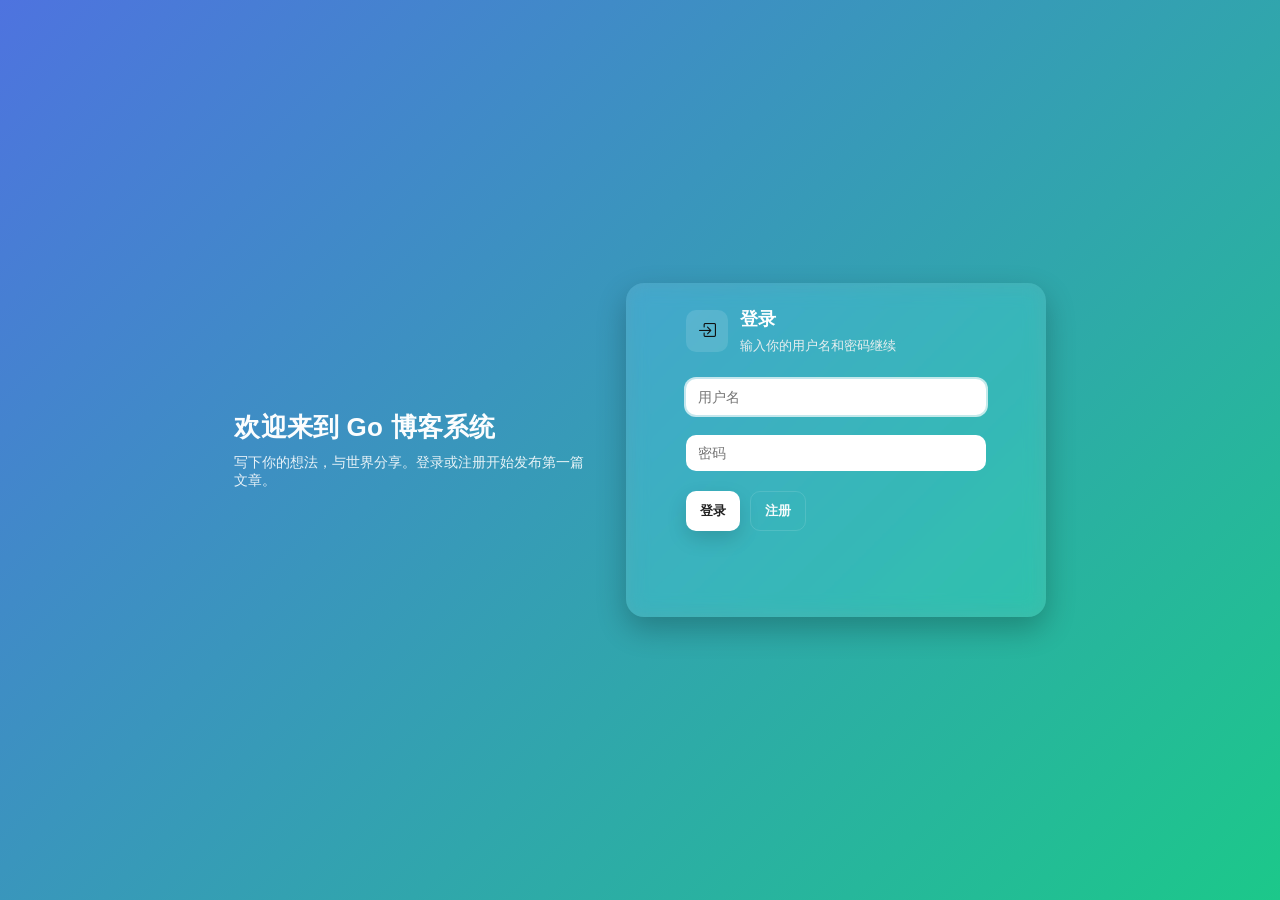
==== project/static/auth.html @ 19d3d8e2 "123" ====
<!DOCTYPE html>
<html lang="zh">

<head>
    <meta charset="utf-8" />
    <meta name="viewport" content="width=device-width,initial-scale=1" />
    <title>登录 / 注册 — Go 博客系统</title>
    <link href="https://cdn.jsdelivr.net/npm/bootstrap-icons@1.11.1/font/bootstrap-icons.css" rel="stylesheet">
    <style>
        :root {
            --bg-from-login: #4e73df;
            --bg-to-login: #1cc88a;
            --bg-from-register: #ff7eb3;
            --bg-to-register: #6a11cb;
            --card-width: 420px;
            --card-radius: 18px;
            --transition-speed: 420ms;
            --content-max-width: 340px;
        }

        * {
            box-sizing: border-box;
        }

        html,
        body {
            height: 100%;
            margin: 0;
            font-family: -apple-system, BlinkMacSystemFont, "Segoe UI", Roboto, "Helvetica Neue", Arial;
            -webkit-font-smoothing: antialiased;
            -moz-osx-font-smoothing: grayscale;
            display: flex;
            align-items: center;
            justify-content: center;
            background: transparent;
        }

        /* 全屏渐变背景 */
        body::before {
            content: "";
            position: fixed;
            inset: 0;
            z-index: -1;
            background: linear-gradient(135deg, var(--bg-from-login), var(--bg-to-login));
            transition: background var(--transition-speed) ease;
            will-change: background;
        }

        /* 核心修改：使用宽松的停止点，既保证粉色面积，又保持柔和过渡 */
        body.register-mode::before {
            background: linear-gradient(135deg, var(--bg-from-register) 25%, var(--bg-to-register) 75%);
        }

        .wrap {
            width: min(980px, 96%);
            display: flex;
            gap: 2.2rem;
            align-items: center;
            justify-content: center;
            position: relative;
            padding: 1.6rem;
        }

        .hero {
            flex: 1;
            min-width: 220px;
            color: rgba(255, 255, 255, 0.98);
            display: flex;
            flex-direction: column;
            gap: 0.6rem;
            align-items: flex-start;
            justify-content: center;
            user-select: none;
        }

        .hero h1 {
            margin: 0;
            font-size: clamp(18px, 3.2vw, 26px);
            font-weight: 700;
            letter-spacing: 0.2px;
            white-space: nowrap;
            overflow: hidden;
            text-overflow: ellipsis;
        }

        .hero p {
            margin: 0;
            opacity: 0.9;
            font-size: 14px;
        }

        .card-wrap {
            width: var(--card-width);
            box-sizing: border-box;
        }

        .card {
            width: 100%;
            border-radius: var(--card-radius);
            padding: 24px 0;
            background: rgba(255, 255, 255, 0.12);
            backdrop-filter: blur(10px) saturate(120%);
            box-shadow: 0 12px 30px rgba(0, 0, 0, 0.24);
            color: #fff;
            overflow: hidden;
        }

        .forms {
            display: flex;
            width: 200%;
            margin: 0;
            padding: 0;
            gap: 0;
            transition: transform var(--transition-speed) cubic-bezier(.2, .9, .3, 1);
            will-change: transform;
        }

        .panel {
            flex: 0 0 50%;
            min-width: 0;
            padding: 0;
            box-sizing: border-box;
            min-height: 220px;
            display: flex;
            justify-content: center;
            align-items: flex-start;
        }

        .panel-inner {
            width: 100%;
            max-width: var(--content-max-width);
            padding: 0 20px;
            display: flex;
            flex-direction: column;
            justify-content: flex-start;
            box-sizing: border-box;
        }

        .logo {
            display: flex;
            gap: 12px;
            align-items: center;
            margin-bottom: 16px;
        }

        .logo .icon {
            width: 42px;
            height: 42px;
            border-radius: 10px;
            background: rgba(255, 255, 255, 0.12);
            display: flex;
            align-items: center;
            justify-content: center;
            font-weight: 700;
        }

        .title {
            font-size: 18px;
            font-weight: 700;
            margin-bottom: 6px;
            color: #fff;
        }

        .subtitle {
            margin: 0;
            opacity: 0.95;
            font-size: 13px;
            color: #f2f2f2;
        }

        .input {
            width: 100%;
            padding: 10px 12px;
            border-radius: 10px;
            border: none;
            font-size: 14px;
            margin: 8px 0 12px 0;
            background: #fff;
            color: #222;
            min-width: 0;
            box-sizing: border-box;
            transition: box-shadow 150ms ease;
        }

        .input:focus {
            outline: none;
            box-shadow: 0 0 0 2px rgba(255, 255, 255, 0.7);
        }

        .btn {
            display: inline-flex;
            align-items: center;
            justify-content: center;
            gap: 8px;
            padding: 10px 14px;
            border-radius: 10px;
            border: none;
            cursor: pointer;
            font-weight: 700;
            transition: transform 160ms ease, opacity 160ms;
        }

        .btn-primary {
            background: #fff;
            color: #222;
            box-shadow: 0 8px 20px rgba(0, 0, 0, 0.14);
        }

        .btn-ghost {
            background: transparent;
            color: rgba(255, 255, 255, 0.95);
            border: 1px solid rgba(255, 255, 255, 0.12);
        }

        .btn:active {
            transform: translateY(1px);
        }

        .error {
            color: #ffd2d2;
            font-size: 13px;
            margin-top: 6px;
            opacity: 0;
            transition: opacity 200ms ease;
        }

        .error.show {
            opacity: 1;
        }

        @media (max-width:880px) {
            .wrap {
                flex-direction: column;
                gap: 18px;
                padding: 1rem;
                align-items: center;
            }

            .hero {
                order: 2;
                text-align: center;
                align-items: center
            }

            .card-wrap {
                order: 1;
                width: 100%;
                max-width: 480px;
            }

            .card {
                padding: 20px 0;
            }

            .panel-inner {
                max-width: 100%;
                padding: 0 22px;
            }

            .logo .icon {
                width: 40px;
                height: 40px;
            }
        }
    </style>
</head>

<body>

    <div class="wrap">
        <div class="hero" aria-hidden="true">
            <h1 id="hero-title">欢迎来到 Go 博客系统</h1>
            <p id="hero-desc">写下你的想法，与世界分享。登录或注册开始发布第一篇文章。</p>
        </div>

        <div class="card-wrap" role="region" aria-label="身份验证卡片">
            <div class="card">
                <div class="forms" id="forms" style="transform: translate3d(0px,0,0);">

                    <!-- 登录（左） -->
                    <div class="panel" id="loginPanel">
                        <div class="panel-inner">
                            <div class="logo">
                                <div class="icon"><i class="bi bi-box-arrow-in-right"
                                        style="font-size:18px;color:#111"></i></div>
                                <div>
                                    <div class="title">登录</div>
                                    <div class="subtitle">输入你的用户名和密码继续</div>
                                </div>
                            </div>

                            <input id="loginUsername" class="input" placeholder="用户名" autocomplete="username">
                            <input id="loginPassword" type="password" class="input" placeholder="密码"
                                autocomplete="current-password">

                            <div style="display:flex; gap:10px; margin-top:8px;">
                                <button class="btn btn-primary" id="loginBtn" onclick="onLogin()">登录</button>
                                <button class="btn btn-ghost" onclick="switchToRegister()">注册</button>
                            </div>

                            <div id="loginError" class="error" aria-live="polite"></div>
                        </div>
                    </div>

                    <!-- 注册（右） -->
                    <div class="panel" id="registerPanel">
                        <div class="panel-inner">
                            <div class="logo">
                                <div class="icon"><i class="bi bi-person-plus" style="font-size:18px;color:#111"></i>
                                </div>
                                <div>
                                    <div class="title">注册</div>
                                    <div class="subtitle">创建你的账号开始创作</div>
                                </div>
                            </div>

                            <input id="regUsername" class="input" placeholder="用户名" autocomplete="username">
                            <input id="regPassword" type="password" class="input" placeholder="密码"
                                autocomplete="new-password">
                            <input id="regConfirm" type="password" class="input" placeholder="确认密码"
                                autocomplete="new-password">

                            <div style="display:flex; gap:10px; margin-top:8px;">
                                <button class="btn btn-primary" id="regBtn" onclick="onRegister()">注册</button>
                                <button class="btn btn-ghost" onclick="switchToLogin()">登录</button>
                            </div>

                            <div id="regError" class="error" aria-live="polite"></div>
                        </div>
                    </div>

                </div> <!-- forms -->
            </div> <!-- card -->
        </div> <!-- card-wrap -->
    </div> <!-- wrap -->

    <script src="/static/js/api.js"></script>
    <script>
        let isRegister = false;
        let animLock = false;
        const TRANS_MS = 420;
        const formsEl = document.getElementById('forms');
        const cardWrapEl = document.querySelector('.card-wrap');

        function lockAnim() {
            animLock = true;
            setTimeout(() => { animLock = false; }, TRANS_MS + 20);
        }

        function setTranslateForRegister() {
            void cardWrapEl.offsetWidth;
            const cardWidth = Math.max(0, Math.round(cardWrapEl.clientWidth));
            formsEl.style.transform = `translate3d(-${cardWidth}px, 0, 0)`;
        }

        function switchToRegister() {
            if (isRegister || animLock) return;
            lockAnim();
            isRegister = true;
            document.body.classList.add('register-mode');

            requestAnimationFrame(() => {
                requestAnimationFrame(() => {
                    setTranslateForRegister();
                });
            });

            document.getElementById('hero-title').innerText = '加入我们，开始创作';
            document.getElementById('hero-desc').innerText = '注册后即可发表文章、评论、关注其他人。';
            setTimeout(() => document.getElementById('regUsername').focus(), TRANS_MS + 10);
        }

        function switchToLogin() {
            if (!isRegister || animLock) return;
            lockAnim();
            isRegister = false;
            document.body.classList.remove('register-mode');
            formsEl.style.transform = 'translate3d(0px, 0, 0)';

            document.getElementById('hero-title').innerText = '欢迎回来';
            document.getElementById('hero-desc').innerText = '输入你的用户名和密码继续';
            setTimeout(() => document.getElementById('loginUsername').focus(), TRANS_MS + 10);
        }

        let resizeTimer = null;
        window.addEventListener('resize', () => {
            if (resizeTimer) clearTimeout(resizeTimer);
            resizeTimer = setTimeout(() => {
                if (isRegister) setTranslateForRegister();
            }, 80);
        });

        window.addEventListener('load', () => {
            formsEl.style.transform = 'translate3d(0px,0,0)';
            document.getElementById('loginUsername').focus();
        });

        async function onLogin() {
            const u = document.getElementById('loginUsername').value.trim();
            const p = document.getElementById('loginPassword').value;
            const errEl = document.getElementById('loginError');
            errEl.classList.remove('show'); errEl.innerText = '';

            if (!u || !p) {
                errEl.innerText = '用户名和密码不能为空'; errEl.classList.add('show'); return;
            }

            const btn = document.getElementById('loginBtn'); btn.disabled = true; btn.style.opacity = 0.7;
            try {
                const res = await apiLogin(u, p);
                if (res && res.token) {
                    window.location.href = '/static/index.html';
                } else {
                    errEl.innerText = res?.error || '登录失败'; errEl.classList.add('show');
                }
            } catch (e) {
                errEl.innerText = '网络错误'; errEl.classList.add('show');
            } finally {
                btn.disabled = false; btn.style.opacity = 1;
            }
        }

        async function onRegister() {
            const u = document.getElementById('regUsername').value.trim();
            const p = document.getElementById('regPassword').value;
            const c = document.getElementById('regConfirm').value;
            const errEl = document.getElementById('regError');
            errEl.classList.remove('show'); errEl.innerText = '';

            if (!u || !p || !c) {
                errEl.innerText = '请完整填写所有字段'; errEl.classList.add('show'); return;
            }
            if (p !== c) {
                errEl.innerText = '两次密码不一致'; errEl.classList.add('show'); return;
            }

            const btn = document.getElementById('regBtn'); btn.disabled = true; btn.style.opacity = 0.7;
            try {
                const res = await apiRegister(u, p);
                if (res && res.message) {
                    switchToLogin();
                    document.getElementById('loginUsername').value = u;
                    document.getElementById('loginPassword').value = '';
                    alert('注册成功，请登录');
                } else {
                    errEl.innerText = res?.error || '注册失败'; errEl.classList.add('show');
                }
            } catch (e) {
                errEl.innerText = '网络错误'; errEl.classList.add('show');
            } finally {
                btn.disabled = false; btn.style.opacity = 1;
            }
        }

        document.addEventListener('keydown', (e) => {
            if (e.key === 'Enter') {
                if (isRegister) onRegister(); else onLogin();
            }
        });
    </script>
</body>

</html>
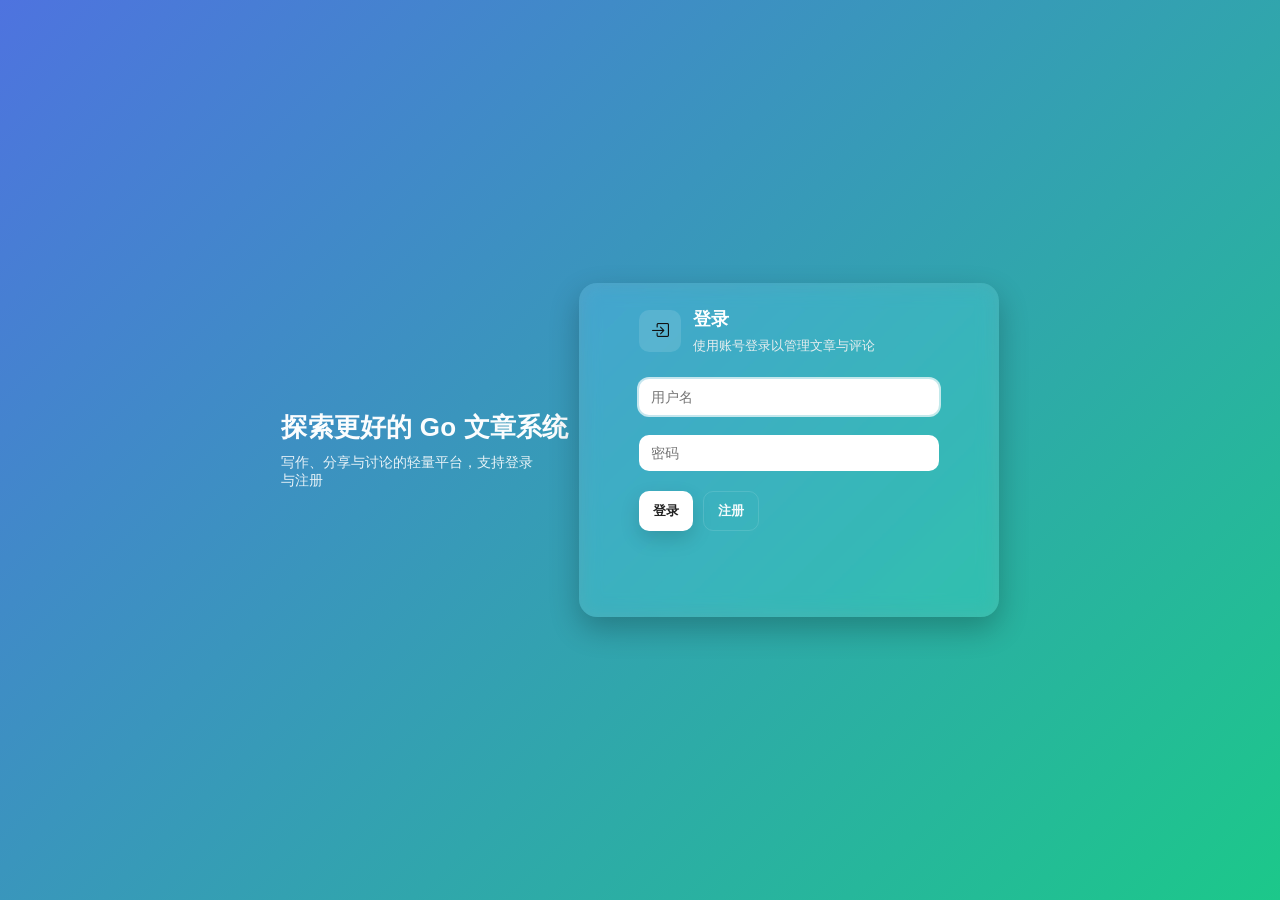
==== commit 1def7da3: "213" ====
--- a/project/static/auth.html
+++ b/project/static/auth.html
@@ -1,10 +1,10 @@
-<!DOCTYPE html>
+﻿<!DOCTYPE html>
 <html lang="zh">
 
 <head>
     <meta charset="utf-8" />
     <meta name="viewport" content="width=device-width,initial-scale=1" />
-    <title>登录 / 注册 — Go 博客系统</title>
+    <title>登录 / 注册 — Go 文章系统</title>
     <link href="https://cdn.jsdelivr.net/npm/bootstrap-icons@1.11.1/font/bootstrap-icons.css" rel="stylesheet">
     <style>
         :root {
@@ -35,7 +35,7 @@
             background: transparent;
         }
 
-        /* 全屏渐变背景 */
+        /* 背景样式 */
         body::before {
             content: "";
             position: fixed;
@@ -46,7 +46,7 @@
             will-change: background;
         }
 
-        /* 核心修改：使用宽松的停止点，既保证粉色面积，又保持柔和过渡 */
+        /* 注册模式时的背景变化 */
         body.register-mode::before {
             background: linear-gradient(135deg, var(--bg-from-register) 25%, var(--bg-to-register) 75%);
         }
@@ -269,15 +269,15 @@
 
     <div class="wrap">
         <div class="hero" aria-hidden="true">
-            <h1 id="hero-title">欢迎来到 Go 博客系统</h1>
-            <p id="hero-desc">写下你的想法，与世界分享。登录或注册开始发布第一篇文章。</p>
+            <h1 id="hero-title">探索更好的 Go 文章系统</h1>
+            <p id="hero-desc">写作、分享与讨论的轻量平台，支持登录与注册</p>
         </div>
 
-        <div class="card-wrap" role="region" aria-label="身份验证卡片">
+        <div class="card-wrap" role="region" aria-label="�����֤��Ƭ">
             <div class="card">
                 <div class="forms" id="forms" style="transform: translate3d(0px,0,0);">
 
-                    <!-- 登录（左） -->
+                    <!-- ��¼����??-->
                     <div class="panel" id="loginPanel">
                         <div class="panel-inner">
                             <div class="logo">
@@ -285,7 +285,7 @@
                                         style="font-size:18px;color:#111"></i></div>
                                 <div>
                                     <div class="title">登录</div>
-                                    <div class="subtitle">输入你的用户名和密码继续</div>
+                                    <div class="subtitle">使用账号登录以管理文章与评论</div>
                                 </div>
                             </div>
 
@@ -302,7 +302,7 @@
                         </div>
                     </div>
 
-                    <!-- 注册（右） -->
+                    <!-- ע�ᣨ��??-->
                     <div class="panel" id="registerPanel">
                         <div class="panel-inner">
                             <div class="logo">
@@ -310,7 +310,7 @@
                                 </div>
                                 <div>
                                     <div class="title">注册</div>
-                                    <div class="subtitle">创建你的账号开始创作</div>
+                                    <div class="subtitle">填写账号信息并注册新账户</div>
                                 </div>
                             </div>
 
@@ -365,8 +365,8 @@
                 });
             });
 
-            document.getElementById('hero-title').innerText = '加入我们，开始创作';
-            document.getElementById('hero-desc').innerText = '注册后即可发表文章、评论、关注其他人。';
+            document.getElementById('hero-title').innerText = '欢迎加入，我们一同写作与分享';
+            document.getElementById('hero-desc').innerText = '注册后可以发布文章、评论和点赞，与社区互动';
             setTimeout(() => document.getElementById('regUsername').focus(), TRANS_MS + 10);
         }
 
@@ -377,8 +377,8 @@
             document.body.classList.remove('register-mode');
             formsEl.style.transform = 'translate3d(0px, 0, 0)';
 
-            document.getElementById('hero-title').innerText = '欢迎回来';
-            document.getElementById('hero-desc').innerText = '输入你的用户名和密码继续';
+            document.getElementById('hero-title').innerText = '探索更好的 Go 写作平台';
+            document.getElementById('hero-desc').innerText = '登录以管理你的文章和评论';
             setTimeout(() => document.getElementById('loginUsername').focus(), TRANS_MS + 10);
         }
 
@@ -401,9 +401,7 @@
             const errEl = document.getElementById('loginError');
             errEl.classList.remove('show'); errEl.innerText = '';
 
-            if (!u || !p) {
-                errEl.innerText = '用户名和密码不能为空'; errEl.classList.add('show'); return;
-            }
+            if (!u || !p) { errEl.innerText = '用户名或密码不能为空'; errEl.classList.add('show'); return; }
 
             const btn = document.getElementById('loginBtn'); btn.disabled = true; btn.style.opacity = 0.7;
             try {
@@ -427,12 +425,8 @@
             const errEl = document.getElementById('regError');
             errEl.classList.remove('show'); errEl.innerText = '';
 
-            if (!u || !p || !c) {
-                errEl.innerText = '请完整填写所有字段'; errEl.classList.add('show'); return;
-            }
-            if (p !== c) {
-                errEl.innerText = '两次密码不一致'; errEl.classList.add('show'); return;
-            }
+            if (!u || !p || !c) { errEl.innerText = '请填写完整信息'; errEl.classList.add('show'); return; }
+            if (p !== c) { errEl.innerText = '两次密码不一致'; errEl.classList.add('show'); return; }
 
             const btn = document.getElementById('regBtn'); btn.disabled = true; btn.style.opacity = 0.7;
             try {
